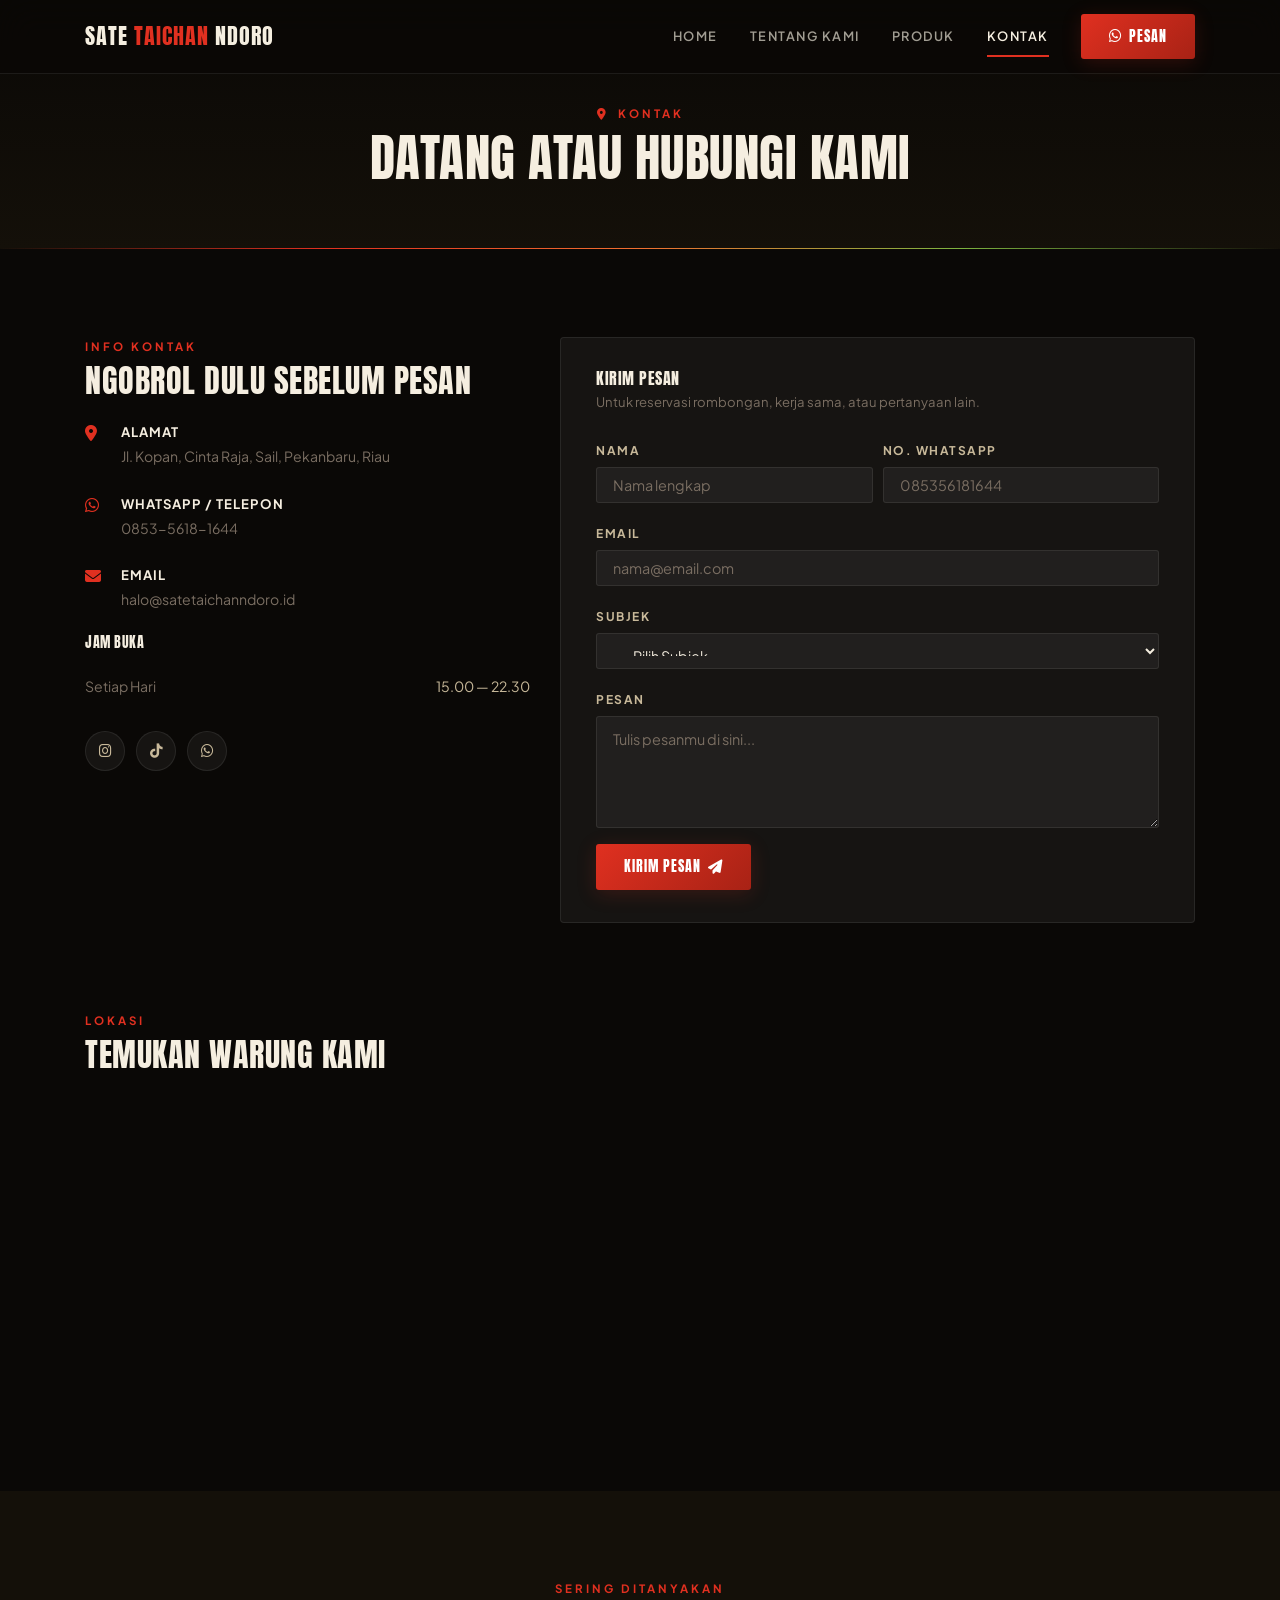
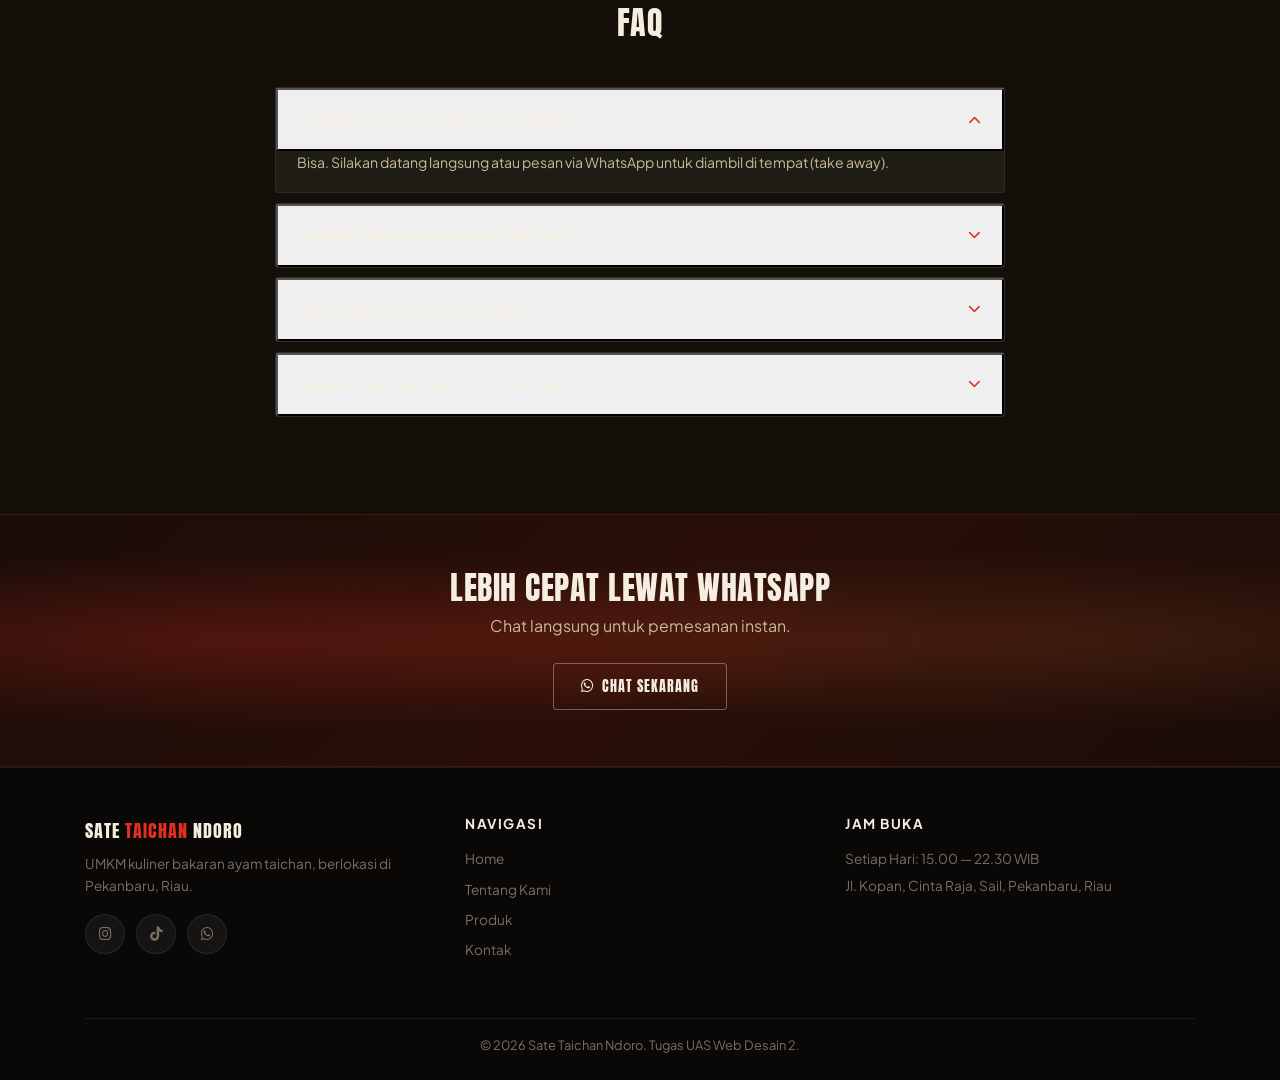
==== kontak.html @ d4721d05 "Create kontak.html" ====
<!DOCTYPE html>
<html lang="id">
<head>
<meta charset="UTF-8">
<meta name="viewport" content="width=device-width, initial-scale=1.0">
<title>Kontak — Sate Taichan Ndoro</title>
<link rel="stylesheet" href="https://cdn.jsdelivr.net/npm/bootstrap@4.6.2/dist/css/bootstrap.min.css">
<link rel="stylesheet" href="https://cdnjs.cloudflare.com/ajax/libs/font-awesome/6.5.1/css/all.min.css">
<link href="https://fonts.googleapis.com/css2?family=Anton&family=Plus+Jakarta+Sans:wght@300;400;500;600;700;800&display=swap" rel="stylesheet">
<link rel="stylesheet" href="style.css">
</head>
<body>

<nav class="navbar navbar-expand-lg navbar-ndoro fixed-top" id="mainNav">
  <div class="container">
    <a class="navbar-brand" href="index.html">SATE <span>TAICHAN</span> NDORO</a>
    <button class="navbar-toggler" type="button" data-toggle="collapse" data-target="#navMenu"><span class="navbar-toggler-icon"></span></button>
    <div class="collapse navbar-collapse" id="navMenu">
      <ul class="navbar-nav ml-auto align-items-lg-center">
        <li class="nav-item"><a class="nav-link" href="index.html">Home</a></li>
        <li class="nav-item"><a class="nav-link" href="tentang.html">Tentang Kami</a></li>
        <li class="nav-item"><a class="nav-link" href="produk.html">Produk</a></li>
        <li class="nav-item"><a class="nav-link active" href="kontak.html">Kontak</a></li>
        <li class="nav-item ml-lg-3"><a class="btn btn-bara btn-sm" href="https://wa.me/6285356181644" target="_blank"><i class="fab fa-whatsapp"></i> Pesan</a></li>
      </ul>
    </div>
  </div>
</nav>

<header class="page-header">
  <div class="container">
    <div class="eyebrow mb-2"><i class="fas fa-location-dot mr-1"></i> Kontak</div>
    <h1 class="font-display">Datang atau Hubungi Kami</h1>
  </div>
</header>

<section class="section">
  <div class="container">
    <div class="row">

      <!-- INFO KONTAK -->
      <div class="col-lg-5 mb-5 mb-lg-0 info-kontak">
        <div class="eyebrow mb-2">Info Kontak</div>
        <h2 class="font-display mb-4" style="color:var(--cream)">Ngobrol Dulu Sebelum Pesan</h2>

        <div class="d-flex mb-4">
          <i class="fas fa-location-dot text-ember mr-3"></i>
          <div><strong>Alamat</strong><p>Jl. Kopan, Cinta Raja, Sail, Pekanbaru, Riau</p></div>
        </div>
        <div class="d-flex mb-4">
          <i class="fab fa-whatsapp text-ember mr-3"></i>
          <div><strong>WhatsApp / Telepon</strong><p>0853-5618-1644</p></div>
        </div>
        <div class="d-flex mb-4">
          <i class="fas fa-envelope text-ember mr-3"></i>
          <div><strong>Email</strong><p>halo@satetaichanndoro.id</p></div>
        </div>

        <h5 class="font-display mb-3" style="color:var(--cream);font-size:.9rem;">Jam Buka</h5>
        <table class="table tabel-jam mb-4">
          <tbody>
            <tr><td>Setiap Hari</td><td class="text-right" style="color:var(--cream-dim);">15.00 — 22.30</td></tr>
          </tbody>
        </table>

        <div class="sosial">
          <a href="https://www.instagram.com/taichanndorosenayan?igsh=OXV0dW5rdGIwYjVm"><i class="fab fa-instagram"></i></a>
          <a href="#"><i class="fab fa-tiktok"></i></a>
          <a href="https://wa.me/6285356181644" target="_blank"><i class="fab fa-whatsapp"></i></a>
        </div>
      </div>

      <!-- FORM -->
      <div class="col-lg-7">
        <div class="kartu-visi" style="padding:2rem 2.2rem;">
          <h4 class="font-display mb-1" style="font-size:1rem;color:var(--cream);">Kirim Pesan</h4>
          <p style="color:var(--muted);font-size:.82rem;" class="mb-4">Untuk reservasi rombongan, kerja sama, atau pertanyaan lain.</p>

          <div id="formAlert" class="alert alert-success d-none" role="alert"></div>

          <form class="form-ndoro needs-validation" novalidate>
            <div class="form-row">
              <div class="form-group col-md-6">
                <label>Nama</label>
                <input type="text" class="form-control" placeholder="Nama lengkap" required>
                <div class="invalid-feedback">Nama wajib diisi.</div>
              </div>
              <div class="form-group col-md-6">
                <label>No. WhatsApp</label>
                <input type="tel" class="form-control" pattern="[0-9]{9,15}" placeholder="085356181644" required>
                <div class="invalid-feedback">Masukkan Nomor yang valid.</div>
              </div>
            </div>
            <div class="form-group">
              <label>Email</label>
              <input type="email" class="form-control" placeholder="nama@email.com" required>
              <div class="invalid-feedback">Masukkan email yang valid.</div>
            </div>
            <div class="form-group">
              <label>Subjek</label>
              <select class="form-control" required>
                <option value="">-- Pilih Subjek --</option>
                <option>Reservasi Rombongan</option>
                <option>Kerja Sama / Kemitraan</option>
                <option>Saran &amp; Masukan</option>
                <option>Lainnya</option>
              </select>
              <div class="invalid-feedback">Pilih subjek pesan.</div>
            </div>
            <div class="form-group">
              <label>Pesan</label>
              <textarea class="form-control" rows="4" placeholder="Tulis pesanmu di sini..." required minlength="10"></textarea>
              <div class="invalid-feedback">Pesan minimal 10 karakter.</div>
            </div>
            <button type="submit" class="btn btn-bara">Kirim Pesan <i class="fas fa-paper-plane"></i></button>
          </form>
        </div>
      </div>

    </div>
  </div>
</section>

<!-- PETA -->
<section class="pb-5">
  <div class="container">
    <div class="eyebrow mb-2">Lokasi</div>
    <h2 class="font-display mb-4" style="color:var(--cream)">Temukan Warung Kami</h2>
    <div class="peta-wrap">
      <iframe src="https://maps.google.com/maps?q=Pekanbaru&t=&z=14&ie=UTF8&iwloc=&output=embed" allowfullscreen="" loading="lazy"></iframe>
    </div>
  </div>
</section>

<!-- FAQ ACCORDION -->
<section class="section bg-coal">
  <div class="container">
    <div class="text-center mb-5">
      <div class="eyebrow mb-2">Sering Ditanyakan</div>
      <h2 class="font-display" style="color:var(--cream)">FAQ</h2>
    </div>
    <div class="row">
      <div class="col-lg-8 mx-auto">
        <div id="accordionFAQ">
          <div class="card card-faq">
            <div class="card-header" id="h1">
              <button class="btn-faq" type="button" data-toggle="collapse" data-target="#c1" aria-expanded="true">Apakah bisa pesan untuk dibawa pulang? <i class="fas fa-chevron-down"></i></button>
            </div>
            <div id="c1" class="collapse show" data-parent="#accordionFAQ">
              <div class="card-body">Bisa. Silakan datang langsung atau pesan via WhatsApp untuk diambil di tempat (take away).</div>
            </div>
          </div>
          <div class="card card-faq">
            <div class="card-header" id="h2">
              <button class="btn-faq collapsed" type="button" data-toggle="collapse" data-target="#c2" aria-expanded="false">Apakah melayani pesan antar (delivery)? <i class="fas fa-chevron-down"></i></button>
            </div>
            <div id="c2" class="collapse" data-parent="#accordionFAQ">
              <div class="card-body">Saat ini pesan antar dilayani via WhatsApp untuk area sekitar lokasi. Tanyakan ongkos kirim terlebih dahulu.</div>
            </div>
          </div>
          <div class="card card-faq">
            <div class="card-header" id="h3">
              <button class="btn-faq collapsed" type="button" data-toggle="collapse" data-target="#c3" aria-expanded="false">Bisa request level pedas sendiri? <i class="fas fa-chevron-down"></i></button>
            </div>
            <div id="c3" class="collapse" data-parent="#accordionFAQ">
              <div class="card-body">Tentu, sebutkan saja level pedas saat memesan: Normal, Sedang, Nampol, atau Mati Rasa.</div>
            </div>
          </div>
          <div class="card card-faq">
            <div class="card-header" id="h4">
              <button class="btn-faq collapsed" type="button" data-toggle="collapse" data-target="#c4" aria-expanded="false">Apakah bisa reservasi untuk rombongan? <i class="fas fa-chevron-down"></i></button>
            </div>
            <div id="c4" class="collapse" data-parent="#accordionFAQ">
              <div class="card-body">Bisa, isi form kontak di atas dengan subjek "Reservasi Rombongan" minimal 1 hari sebelumnya.</div>
            </div>
          </div>
        </div>
      </div>
    </div>
  </div>
</section>

<section class="cta-banner py-5">
  <div class="container text-center py-2">
    <h3 class="font-display mb-2" style="font-size:2rem;">Lebih Cepat Lewat WhatsApp</h3>
    <p class="mb-4" style="color:var(--cream-dim);">Chat langsung untuk pemesanan instan.</p>
    <a href="https://wa.me/6285356181644" target="_blank" class="btn btn-outline-cream"><i class="fab fa-whatsapp"></i> Chat Sekarang</a>
  </div>
</section>

<footer class="footer-ndoro pt-5 pb-4">
  <div class="container">
    <div class="row">
      <div class="col-md-4 mb-4">
        <div class="footer-brand mb-2">SATE <span>TAICHAN</span> NDORO</div>
        <p class="mb-3">UMKM kuliner bakaran ayam taichan, berlokasi di Pekanbaru, Riau.</p>
        <div class="sosial">
          <a href="#"><i class="fab fa-instagram"></i></a>
          <a href="#"><i class="fab fa-tiktok"></i></a>
          <a href="https://wa.me/6285356181644" target="_blank"><i class="fab fa-whatsapp"></i></a>
        </div>
      </div>
      <div class="col-md-4 mb-4">
        <h5>Navigasi</h5>
        <ul class="list-unstyled">
          <li><a href="index.html">Home</a></li>
          <li><a href="tentang.html">Tentang Kami</a></li>
          <li><a href="produk.html">Produk</a></li>
          <li><a href="kontak.html">Kontak</a></li>
        </ul>
      </div>
      <div class="col-md-4 mb-4">
        <h5>Jam Buka</h5>
        <p class="mb-1">Setiap Hari: 15.00 — 22.30 WIB</p>
        <p>Jl. Kopan, Cinta Raja, Sail, Pekanbaru, Riau</p>
      </div>
    </div>
    <hr class="footer-hr">
    <p class="text-center mb-0" style="font-size:.8rem;">&copy; 2026 Sate Taichan Ndoro. Tugas UAS Web Desain 2.</p>
  </div>
</footer>

<button id="btnTop"><i class="fas fa-arrow-up"></i></button>
<script src="https://cdn.jsdelivr.net/npm/jquery@3.6.0/dist/jquery.min.js"></script>
<script src="https://cdn.jsdelivr.net/npm/bootstrap@4.6.2/dist/js/bootstrap.bundle.min.js"></script>
<script src="main.js"></script>
<script>window.addEventListener('scroll',function(){document.getElementById('mainNav').classList.toggle('scrolled',window.scrollY>50);});</script>
</body>
          </html>
---- style.css ----
/* ============================================================
   SATE TAICHAN NDORO — Modern Dark Premium CSS
   Palette:
     --void    : #0A0806  (hitam arang, bg utama)
     --coal    : #141009  (layer kedua)
     --ember   : #E03020  (merah bara, aksen utama)
     --glow    : #F07030  (jingga api, aksen hangat)
     --lime    : #7DB33F  (hijau limau, aksen segar)
     --smoke   : rgba(255,255,255,0.06)  (glass surface)
     --cream   : #F5EEE0  (krem, teks terang)
     --muted   : #9E9080  (teks redup)
   ============================================================ */

@import url('https://fonts.googleapis.com/css2?family=Anton&family=Plus+Jakarta+Sans:wght@300;400;500;600;700;800&display=swap');

:root {
  --void: #0A0806;
  --coal: #141009;
  --surface: #1E1710;
  --ember: #E03020;
  --ember-dark: #A82215;
  --glow: #F07030;
  --lime: #7DB33F;
  --cream: #F5EEE0;
  --cream-dim: #C8B99A;
  --muted: #7A6E62;
  --glass: rgba(255,255,255,0.05);
  --glass-border: rgba(255,255,255,0.08);
  --ember-glow: rgba(224,48,32,0.35);
  --ember-glow-sm: rgba(224,48,32,0.18);
}

*, *::before, *::after { box-sizing: border-box; }

html { scroll-behavior: smooth; }

body {
  font-family: 'Plus Jakarta Sans', sans-serif;
  background: var(--void);
  color: var(--cream);
  overflow-x: hidden;
  line-height: 1.65;
}

h1,h2,h3,h4,.font-display {
  font-family: 'Anton', sans-serif;
  text-transform: uppercase;
  letter-spacing: .5px;
  line-height: 1.05;
}

a { transition: all .2s ease; }
img { max-width: 100%; }

/* ── Utilities ── */
.text-ember { color: var(--ember) !important; }
.text-glow  { color: var(--glow) !important; }
.text-lime  { color: var(--lime) !important; }
.text-muted-custom { color: var(--muted) !important; }
.bg-void    { background: var(--void); }
.bg-coal    { background: var(--coal); }
.bg-surface { background: var(--surface); }

.eyebrow {
  font-family: 'Plus Jakarta Sans', sans-serif;
  font-size: .72rem;
  font-weight: 700;
  letter-spacing: 3px;
  text-transform: uppercase;
  color: var(--ember);
}

.skewer-divider {
  display: flex;
  align-items: center;
  justify-content: center;
  gap: .75rem;
  margin-bottom: 1.25rem;
}
.skewer-divider .line {
  width: 40px;
  height: 1.5px;
  background: linear-gradient(90deg, transparent, var(--ember));
}
.skewer-divider .line:last-child {
  background: linear-gradient(90deg, var(--ember), transparent);
}
.skewer-divider i { color: var(--ember); font-size: .85rem; }

/* ── Buttons ── */
.btn-bara {
  display: inline-flex;
  align-items: center;
  gap: .4rem;
  background: linear-gradient(135deg, var(--ember) 0%, var(--ember-dark) 100%);
  border: none;
  color: #fff;
  font-family: 'Anton', sans-serif;
  font-size: .9rem;
  letter-spacing: 1px;
  text-transform: uppercase;
  padding: .75rem 1.75rem;
  border-radius: 3px;
  box-shadow: 0 4px 20px var(--ember-glow-sm);
  transition: all .25s ease;
}
.btn-bara:hover {
  color: #fff;
  transform: translateY(-2px);
  box-shadow: 0 8px 28px var(--ember-glow);
}

.btn-outline-cream {
  display: inline-flex;
  align-items: center;
  gap: .4rem;
  background: transparent;
  border: 1.5px solid rgba(245,238,224,.35);
  color: var(--cream);
  font-family: 'Anton', sans-serif;
  font-size: .9rem;
  letter-spacing: 1px;
  text-transform: uppercase;
  padding: .72rem 1.7rem;
  border-radius: 3px;
  transition: all .25s ease;
}
.btn-outline-cream:hover {
  background: rgba(245,238,224,.08);
  border-color: rgba(245,238,224,.7);
  color: var(--cream);
  transform: translateY(-2px);
}

/* ── Navbar ── */
.navbar-ndoro {
  background: rgba(10,8,6,.82);
  backdrop-filter: blur(18px);
  -webkit-backdrop-filter: blur(18px);
  border-bottom: 1px solid var(--glass-border);
  padding: .85rem 0;
  transition: background .3s ease;
}
.navbar-ndoro.scrolled {
  background: rgba(10,8,6,.97);
}
.navbar-ndoro .navbar-brand {
  font-family: 'Anton', sans-serif;
  color: var(--cream);
  font-size: 1.35rem;
  letter-spacing: 1px;
}
.navbar-ndoro .navbar-brand span { color: var(--ember); }
.navbar-ndoro .navbar-toggler {
  border-color: var(--glass-border);
  padding: .3rem .6rem;
}
.navbar-ndoro .navbar-toggler-icon {
  background-image: url("data:image/svg+xml,%3csvg xmlns='http://www.w3.org/2000/svg' viewBox='0 0 30 30'%3e%3cpath stroke='rgba(245, 238, 224, 0.85)' stroke-linecap='round' stroke-miterlimit='10' stroke-width='2' d='M4 7h22M4 15h22M4 23h22'/%3e%3c/svg%3e");
}
.navbar-ndoro .nav-link {
  color: rgba(245,238,224,.65) !important;
  font-weight: 600;
  font-size: .8rem;
  letter-spacing: 1.5px;
  text-transform: uppercase;
  padding: .5rem 1rem !important;
  position: relative;
}
.navbar-ndoro .nav-link::after {
  content: "";
  position: absolute;
  bottom: -2px; left: 1rem; right: 1rem;
  height: 1.5px;
  background: var(--ember);
  transform: scaleX(0);
  transition: transform .2s ease;
}
.navbar-ndoro .nav-link:hover,
.navbar-ndoro .nav-link.active {
  color: var(--cream) !important;
}
.navbar-ndoro .nav-link:hover::after,
.navbar-ndoro .nav-link.active::after { transform: scaleX(1); }

/* ── Hero Carousel ── */
.hero-carousel .carousel-item {
  height: 88vh;
  min-height: 520px;
  background-size: cover;
  background-position: center;
  position: relative;
}
.hero-carousel .carousel-item::after {
  content: "";
  position: absolute;
  inset: 0;
  background:
    linear-gradient(180deg,
      rgba(10,8,6,.35) 0%,
      rgba(10,8,6,.6) 50%,
      rgba(10,8,6,.92) 100%),
    radial-gradient(ellipse at 20% 60%, rgba(224,48,32,.22) 0%, transparent 55%);
}
.hero-carousel .carousel-caption {
  position: absolute;
  inset: 0;
  display: flex;
  flex-direction: column;
  justify-content: flex-end;
  padding: 0 0 5rem 0;
  text-align: left;
  z-index: 2;
}
.hero-carousel .caption-inner { max-width: 640px; }
.hero-carousel .display-hero {
  font-family: 'Anton', sans-serif;
  font-size: clamp(2.6rem, 6vw, 4.8rem);
  color: var(--cream);
  text-transform: uppercase;
  letter-spacing: .5px;
  line-height: 1.02;
  margin-bottom: 1rem;
}
.hero-carousel .hero-sub {
  font-size: 1.05rem;
  color: var(--cream-dim);
  max-width: 480px;
  margin-bottom: 1.8rem;
  font-weight: 400;
}
.hero-carousel .carousel-indicators {
  margin-bottom: 1.5rem;
}
.hero-carousel .carousel-indicators li {
  width: 28px; height: 2px;
  background: rgba(245,238,224,.35);
  border: none;
  border-radius: 2px;
  transition: all .3s;
}
.hero-carousel .carousel-indicators li.active {
  background: var(--ember);
  width: 48px;
}
.hero-carousel .carousel-control-prev,
.hero-carousel .carousel-control-next {
  width: 48px; height: 48px;
  background: var(--glass);
  border: 1px solid var(--glass-border);
  border-radius: 50%;
  top: 50%; transform: translateY(-50%);
  opacity: 1;
  margin: 0 1.5rem;
}
.hero-carousel .carousel-control-prev:hover,
.hero-carousel .carousel-control-next:hover {
  background: rgba(224,48,32,.3);
  border-color: var(--ember);
}

/* ── Page Header (halaman dalam) ── */
.page-header {
  padding: 6.5rem 0 3.5rem;
  background:
    linear-gradient(180deg, var(--void) 0%, var(--coal) 100%);
  position: relative;
  text-align: center;
}
.page-header::after {
  content: "";
  position: absolute;
  bottom: 0; left: 0; right: 0;
  height: 1px;
  background: linear-gradient(90deg, transparent, var(--ember), var(--glow), var(--lime), transparent);
}
.page-header h1 { font-size: clamp(2rem, 5vw, 3.2rem); color: var(--cream); }

/* ── Section ── */
.section { padding: 5.5rem 0; }
@media(max-width:767px){ .section { padding: 3.5rem 0; } }

/* ── Glass Card (kartu fitur) ── */
.kartu-fitur {
  background: var(--glass);
  border: 1px solid var(--glass-border);
  border-top: 2px solid var(--ember);
  padding: 2rem 1.6rem;
  height: 100%;
  border-radius: 4px;
  transition: all .3s ease;
  position: relative;
  overflow: hidden;
}
.kartu-fitur::before {
  content: "";
  position: absolute;
  top: 0; left: 0; right: 0;
  height: 2px;
  background: linear-gradient(90deg, var(--ember), var(--glow));
  border-radius: 4px 4px 0 0;
}
.kartu-fitur:hover {
  background: rgba(255,255,255,.08);
  border-color: rgba(224,48,32,.4);
  transform: translateY(-6px);
  box-shadow: 0 20px 50px rgba(0,0,0,.5), 0 0 0 1px rgba(224,48,32,.15);
}
.kartu-fitur i { font-size: 2rem; color: var(--ember); }
.kartu-fitur h4 { color: var(--cream); font-size: 1rem; margin-top: .5rem; }
.kartu-fitur p { color: var(--muted); font-size: .9rem; margin: 0; }

/* ── Kartu Menu (produk) ── */
.kartu-menu {
  background: var(--glass);
  border: 1px solid var(--glass-border);
  border-radius: 6px;
  overflow: hidden;
  height: 100%;
  cursor: pointer;
  transition: all .3s ease;
}
.kartu-menu:hover {
  transform: translateY(-6px);
  border-color: rgba(224,48,32,.4);
  box-shadow: 0 24px 60px rgba(0,0,0,.55), 0 0 0 1px rgba(224,48,32,.12);
}
.kartu-menu .foto {
  height: 200px;
  background-size: cover;
  background-position: center;
  position: relative;
  overflow: hidden;
}
.kartu-menu .foto::after {
  content: "";
  position: absolute;
  inset: 0;
  background: linear-gradient(180deg, transparent 50%, rgba(10,8,6,.8) 100%);
  transition: opacity .3s;
}
.kartu-menu:hover .foto::after { opacity: .6; }
.kartu-menu .badge-pedas {
  position: absolute;
  top: 10px; right: 10px;
  background: var(--ember);
  color: #fff;
  font-family: 'Anton', sans-serif;
  font-size: .65rem;
  letter-spacing: 1px;
  padding: .25rem .65rem;
  border-radius: 2px;
  z-index: 2;
  box-shadow: 0 2px 10px var(--ember-glow-sm);
}
.kartu-menu .isi { padding: 1.2rem; }
.kartu-menu .isi h5 { color: var(--cream); font-size: .9rem; margin-bottom: .35rem; }
.kartu-menu .isi p { color: var(--muted); font-size: .82rem; margin-bottom: .75rem; }
.kartu-menu .harga {
  font-family: 'Anton', sans-serif;
  color: var(--ember);
  font-size: 1.2rem;
}
.kartu-menu .detail-hint { color: var(--ember); font-size: .78rem; font-weight: 600; }

/* ── Stat Box ── */
.stat-box { text-align: center; }
.stat-box .angka {
  font-family: 'Anton', sans-serif;
  font-size: 2.8rem;
  line-height: 1;
  background: linear-gradient(135deg, var(--ember), var(--glow));
  -webkit-background-clip: text;
  -webkit-text-fill-color: transparent;
  background-clip: text;
}
.stat-box .label {
  font-size: .7rem;
  letter-spacing: 2px;
  text-transform: uppercase;
  color: var(--muted);
  margin-top: .3rem;
}

/* ── Garis pemisah stat ── */
.stat-divider {
  border-color: var(--glass-border) !important;
}

/* ── Spice strip ── */
.spice-strip {
  background: var(--coal);
  border-top: 1px solid var(--glass-border);
  border-bottom: 1px solid var(--glass-border);
}
.spice-strip span { color: var(--cream-dim); font-size: .85rem; font-weight: 500; }
.spice-strip .text-ember { color: var(--ember) !important; }

/* ── Modal ── */
.modal-ndoro .modal-content {
  background: var(--coal);
  border: 1px solid var(--glass-border);
  border-radius: 6px;
  color: var(--cream);
}
.modal-ndoro .modal-header {
  background: var(--surface);
  border-bottom: 1px solid var(--glass-border);
  padding: 1.2rem 1.5rem;
}
.modal-ndoro .modal-header .modal-title { color: var(--cream); font-size: 1rem; }
.modal-ndoro .modal-header .close { color: var(--cream-dim); opacity: 1; font-size: 1.4rem; }
.modal-ndoro .modal-header .close:hover { color: var(--ember); }
.modal-ndoro .foto-modal {
  height: 260px;
  background-size: cover;
  background-position: center;
}
.modal-ndoro .modal-body { padding: 1.5rem; }
.modal-ndoro .modal-body p { color: var(--cream-dim); font-size: .9rem; }
.modal-ndoro .modal-harga {
  font-family: 'Anton', sans-serif;
  color: var(--ember);
  font-size: 1.5rem;
}
.modal-ndoro .modal-footer {
  border-top: 1px solid var(--glass-border);
  padding: 1rem 1.5rem;
}

/* ── Accordion FAQ ── */
.card-faq {
  background: var(--glass);
  border: 1px solid var(--glass-border) !important;
  border-radius: 4px !important;
  margin-bottom: .6rem;
  overflow: hidden;
}
.card-faq .card-header {
  background: transparent;
  border: none;
  padding: 0;
}
.card-faq .btn-faq {
  width: 100%;
  text-align: left;
  color: var(--cream);
  font-weight: 600;
  font-size: .9rem;
  padding: 1.1rem 1.3rem;
  text-decoration: none;
  display: flex;
  justify-content: space-between;
  align-items: center;
  transition: color .2s;
}
.card-faq .btn-faq:hover { color: var(--ember); text-decoration: none; }
.card-faq .btn-faq i { color: var(--ember); font-size: .8rem; transition: transform .2s; }
.card-faq .btn-faq[aria-expanded="true"] i { transform: rotate(180deg); }
.card-faq .card-body { color: var(--cream-dim); font-size: .88rem; padding: 0 1.3rem 1.1rem; }

/* ── Form Kontak ── */
.form-ndoro .form-control {
  background: var(--glass);
  border: 1px solid var(--glass-border);
  border-radius: 3px;
  color: var(--cream);
  padding: .75rem 1rem;
  font-size: .9rem;
  transition: all .2s;
}
.form-ndoro .form-control::placeholder { color: var(--muted); }
.form-ndoro .form-control:focus {
  background: rgba(255,255,255,.07);
  border-color: var(--ember);
  color: var(--cream);
  box-shadow: 0 0 0 3px var(--ember-glow-sm);
}
.form-ndoro label {
  color: var(--cream-dim);
  font-size: .75rem;
  font-weight: 700;
  letter-spacing: 1.5px;
  text-transform: uppercase;
  margin-bottom: .4rem;
}
.form-ndoro select option { background: var(--coal); color: var(--cream); }
.form-ndoro .invalid-feedback { display: none; color: #ff6b5e; font-size: .8rem; }
.form-ndoro .was-validated .form-control:invalid ~ .invalid-feedback,
.form-ndoro .form-control.is-invalid ~ .invalid-feedback { display: block; }
.form-ndoro .was-validated .form-control:invalid {
  border-color: #ff6b5e;
  box-shadow: 0 0 0 3px rgba(255,107,94,.15);
}

/* ── Info Kontak ── */
.info-kontak .d-flex i { min-width: 20px; margin-top: .25rem; }
.info-kontak strong { color: var(--cream); display: block; margin-bottom: .15rem; font-size: .82rem; font-weight: 700; text-transform: uppercase; letter-spacing: 1px; }
.info-kontak p { color: var(--muted); font-size: .88rem; margin: 0; }

/* ── Tabel jam buka ── */
.tabel-jam { border: none; }
.tabel-jam tr td {
  padding: .55rem 0;
  border: none;
  border-bottom: 1px solid var(--glass-border);
  color: var(--cream-dim);
  font-size: .88rem;
}
.tabel-jam tr:last-child td { border-bottom: none; }
.tabel-jam tr td:first-child { color: var(--muted); }

/* ── Peta ── */
.peta-wrap iframe {
  width: 100%;
  height: 340px;
  border: 0;
  border-radius: 4px;
  filter: invert(.9) hue-rotate(180deg) contrast(1.1) saturate(.8);
}

/* ── Testimoni ── */
.kartu-testi {
  background: var(--glass);
  border: 1px solid var(--glass-border);
  border-left: 3px solid var(--lime);
  border-radius: 4px;
  padding: 1.6rem;
  height: 100%;
  transition: transform .3s;
}
.kartu-testi:hover { transform: translateY(-4px); }
.kartu-testi p { color: var(--cream-dim); font-size: .9rem; font-style: italic; }
.kartu-testi .bintang i { color: var(--glow); font-size: .8rem; }
.kartu-testi small { color: var(--muted); font-size: .78rem; }

/* ── CTA Banner ── */
.cta-banner {
  position: relative;
  background: linear-gradient(135deg, #1a0c08 0%, #2a0f08 50%, #1a0c08 100%);
  border-top: 1px solid rgba(224,48,32,.2);
  border-bottom: 1px solid rgba(224,48,32,.2);
  overflow: hidden;
}
.cta-banner::before {
  content: "";
  position: absolute;
  inset: 0;
  background:
    radial-gradient(ellipse at 20% 50%, rgba(224,48,32,.25) 0%, transparent 50%),
    radial-gradient(ellipse at 80% 50%, rgba(240,112,48,.15) 0%, transparent 50%);
}
.cta-banner .container { position: relative; z-index: 1; }
.cta-banner h3 { color: var(--cream); }
.cta-banner p { color: var(--cream-dim); }

/* ── Visi Misi (Tentang) ── */
.kartu-visi {
  background: var(--glass);
  border: 1px solid var(--glass-border);
  border-radius: 4px;
  padding: 1.8rem;
  height: 100%;
}
.kartu-visi h5 { color: var(--cream); font-size: .9rem; margin-bottom: 1rem; }
.kartu-visi p, .kartu-visi li { color: var(--cream-dim); font-size: .9rem; }
.kartu-visi ul { padding-left: 1.2rem; }
.kartu-visi ul li { margin-bottom: .4rem; }

/* ── Sosial Media ── */
.sosial a {
  display: inline-flex;
  align-items: center;
  justify-content: center;
  width: 40px;
  height: 40px;
  background: var(--glass);
  border: 1px solid var(--glass-border);
  border-radius: 50%;
  margin-right: .5rem;
  color: var(--cream-dim);
  font-size: .9rem;
  transition: all .25s;
}
.sosial a:hover {
  background: var(--ember);
  border-color: var(--ember);
  color: #fff;
  transform: translateY(-2px);
  box-shadow: 0 6px 20px var(--ember-glow-sm);
  text-decoration: none;
}

/* ── Footer ── */
.footer-ndoro {
  background: var(--void);
  border-top: 1px solid var(--glass-border);
  color: var(--muted);
}
.footer-ndoro h5 {
  color: var(--cream);
  font-size: .85rem;
  font-weight: 700;
  text-transform: uppercase;
  letter-spacing: 1.5px;
  margin-bottom: 1rem;
}
.footer-ndoro p, .footer-ndoro li { font-size: .85rem; }
.footer-ndoro a { color: var(--muted); }
.footer-ndoro a:hover { color: var(--ember); text-decoration: none; }
.footer-ndoro ul li { margin-bottom: .5rem; }
.footer-brand {
  font-family: 'Anton', sans-serif;
  color: var(--cream);
  font-size: 1.1rem;
  letter-spacing: 1px;
}
.footer-brand span { color: var(--ember); }
.footer-hr { border-color: var(--glass-border); }

/* ── Tombol scroll ke atas ── */
#btnTop {
  position: fixed;
  bottom: 24px; right: 24px;
  z-index: 999;
  display: none;
  width: 44px; height: 44px;
  background: var(--ember);
  color: #fff;
  border: none;
  border-radius: 50%;
  font-size: 1rem;
  cursor: pointer;
  box-shadow: 0 6px 24px var(--ember-glow);
  transition: all .2s;
}
#btnTop:hover { transform: translateY(-3px); box-shadow: 0 10px 30px var(--ember-glow); }

/* ── Navbar scroll JS ── */
.navbar-ndoro.scrolled {
  background: rgba(10,8,6,.97);
  box-shadow: 0 2px 30px rgba(0,0,0,.5);
}

/* ── Responsif ── */
@media(max-width:991px){
  .navbar-ndoro .nav-link::after { display: none; }
  .navbar-collapse { background: rgba(10,8,6,.97); margin-top: .5rem; padding: .5rem 1rem 1rem; border: 1px solid var(--glass-border); border-radius: 4px; }
}
@media(max-width:767px){
  .hero-carousel .carousel-item { height: 78vh; }
  .hero-carousel .caption-inner { padding: 0 .5rem; }
  .hero-carousel .carousel-control-prev,
  .hero-carousel .carousel-control-next { display: none; }
  .section { padding: 3.5rem 0; }
  .page-header { padding: 5.5rem 0 2.5rem; }
}
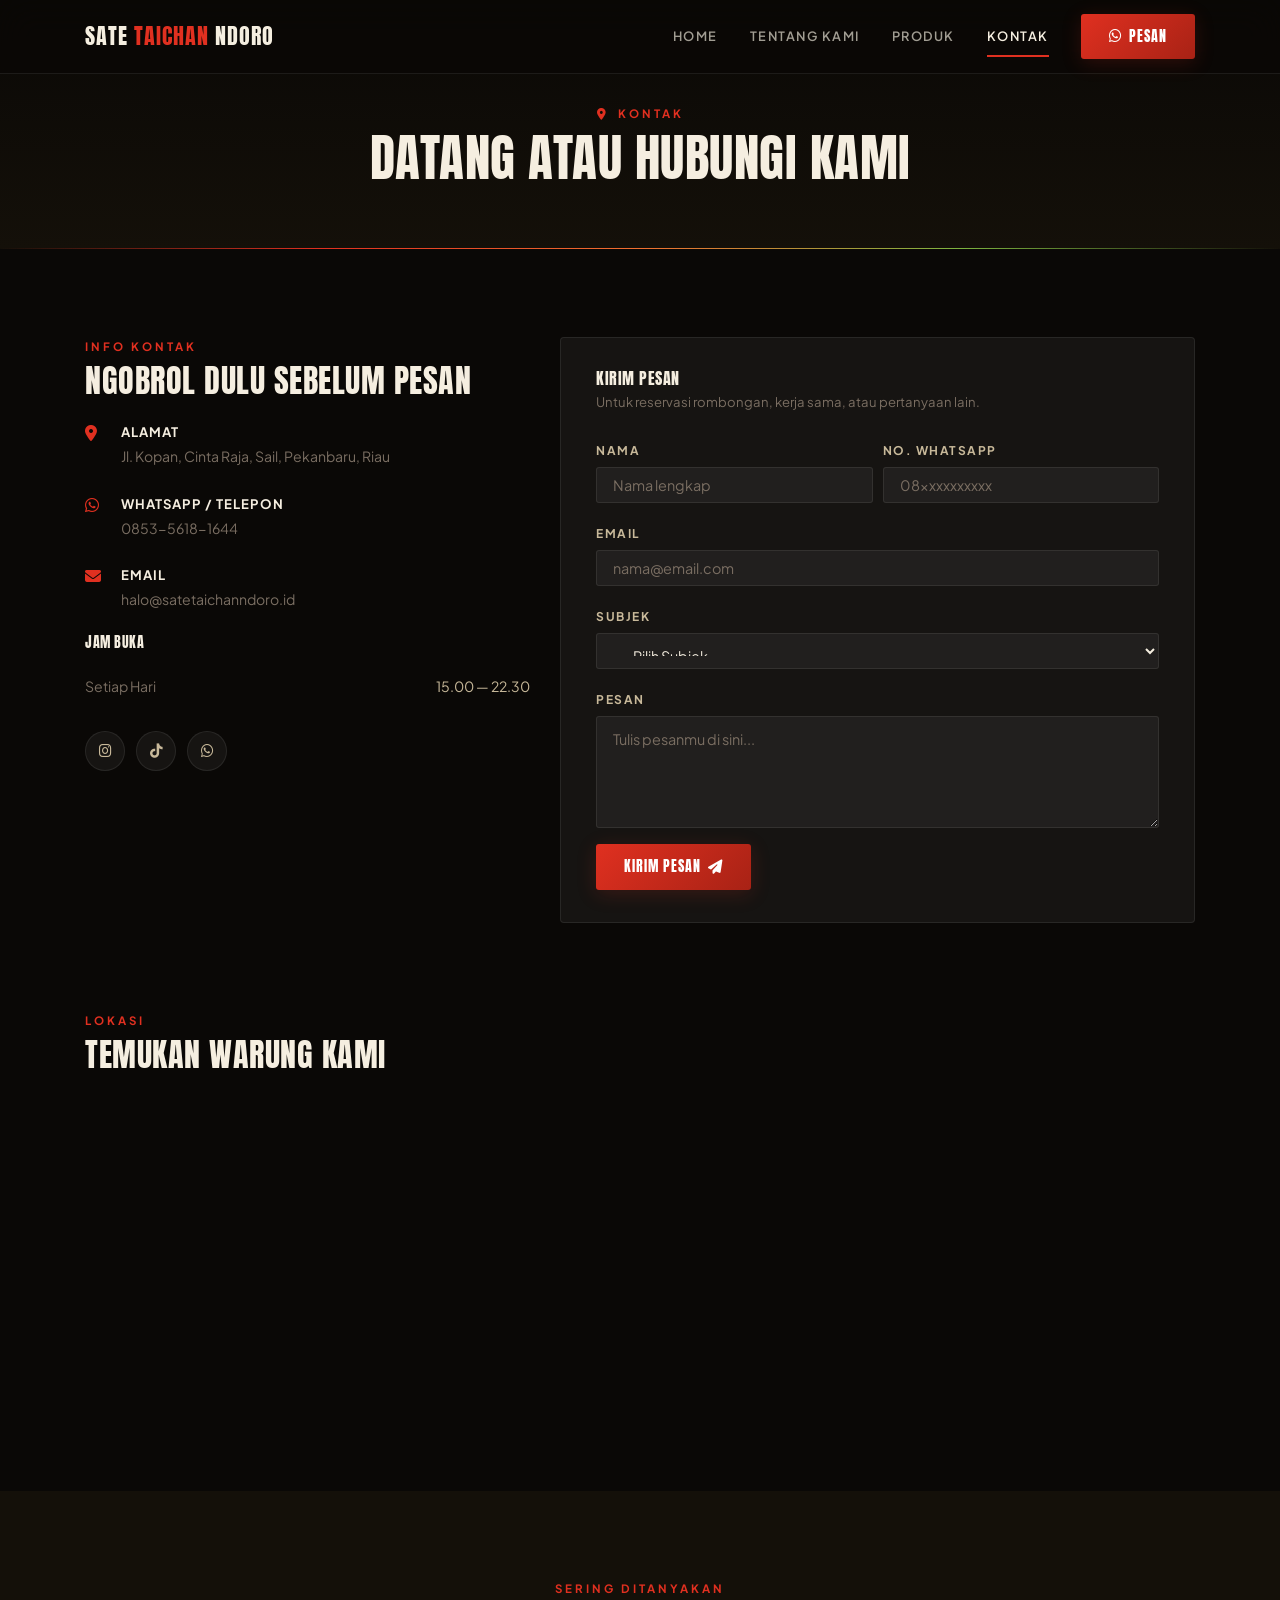
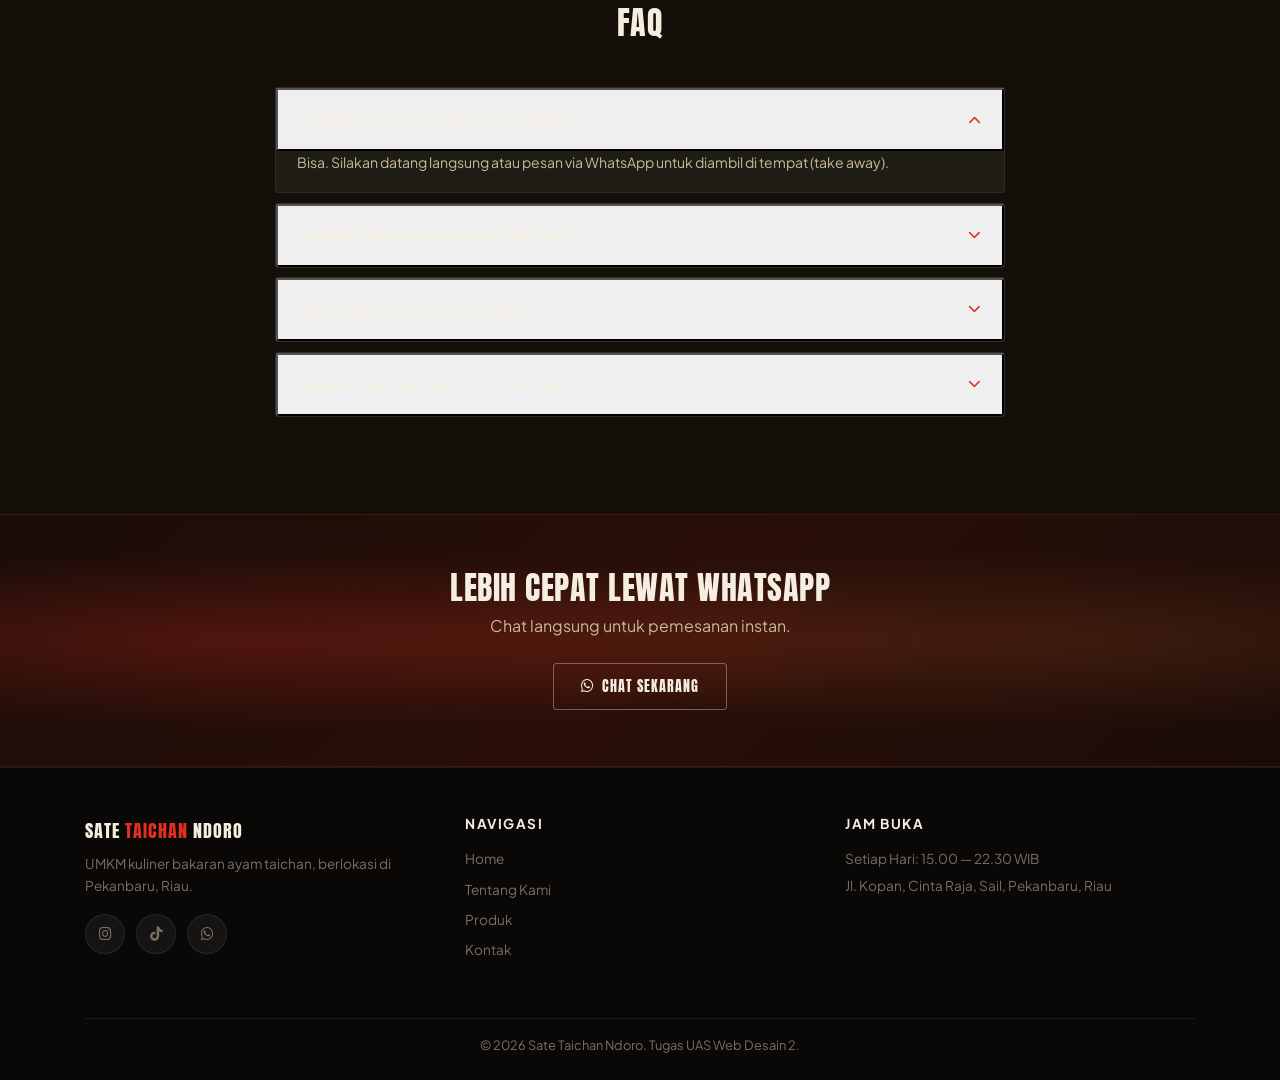
==== commit cfe30b00: "Update kontak.html" ====
--- a/kontak.html
+++ b/kontak.html
@@ -87,7 +87,7 @@
               </div>
               <div class="form-group col-md-6">
                 <label>No. WhatsApp</label>
-                <input type="tel" class="form-control" pattern="[0-9]{9,15}" placeholder="085356181644" required>
+                <input type="tel" class="form-control" pattern="[0-9]{9,15}" placeholder="08xxxxxxxxxx" required>
                 <div class="invalid-feedback">Masukkan Nomor yang valid.</div>
               </div>
             </div>
@@ -127,7 +127,7 @@
     <div class="eyebrow mb-2">Lokasi</div>
     <h2 class="font-display mb-4" style="color:var(--cream)">Temukan Warung Kami</h2>
     <div class="peta-wrap">
-      <iframe src="https://maps.google.com/maps?q=Pekanbaru&t=&z=14&ie=UTF8&iwloc=&output=embed" allowfullscreen="" loading="lazy"></iframe>
+      <iframe src="https://www.google.com/maps/embed?pb=!1m18!1m12!1m3!1d3989.6611085184786!2d101.45178397576386!3d0.5086336637005134!2m3!1f0!2f0!3f0!3m2!1i1024!2i768!4f13.1!3m3!1m2!1s0x31d5af60c9c2a3cd%3A0xf2dd821386316a8c!2sTAICHAN%20NDORO%20SENAYAN!5e0!3m2!1sid!2sid!4v1784093912926!5m2!1sid!2sid" width="600" height="450" style="border:0;" allowfullscreen="" loading="lazy" referrerpolicy="strict-origin-when-cross-origin"></iframe>
     </div>
   </div>
 </section>
@@ -195,7 +195,7 @@
         <div class="footer-brand mb-2">SATE <span>TAICHAN</span> NDORO</div>
         <p class="mb-3">UMKM kuliner bakaran ayam taichan, berlokasi di Pekanbaru, Riau.</p>
         <div class="sosial">
-          <a href="#"><i class="fab fa-instagram"></i></a>
+          <a href="https://www.instagram.com/taichanndorosenayan?igsh=OXV0dW5rdGIwYjVm"><i class="fab fa-instagram"></i></a>
           <a href="#"><i class="fab fa-tiktok"></i></a>
           <a href="https://wa.me/6285356181644" target="_blank"><i class="fab fa-whatsapp"></i></a>
         </div>
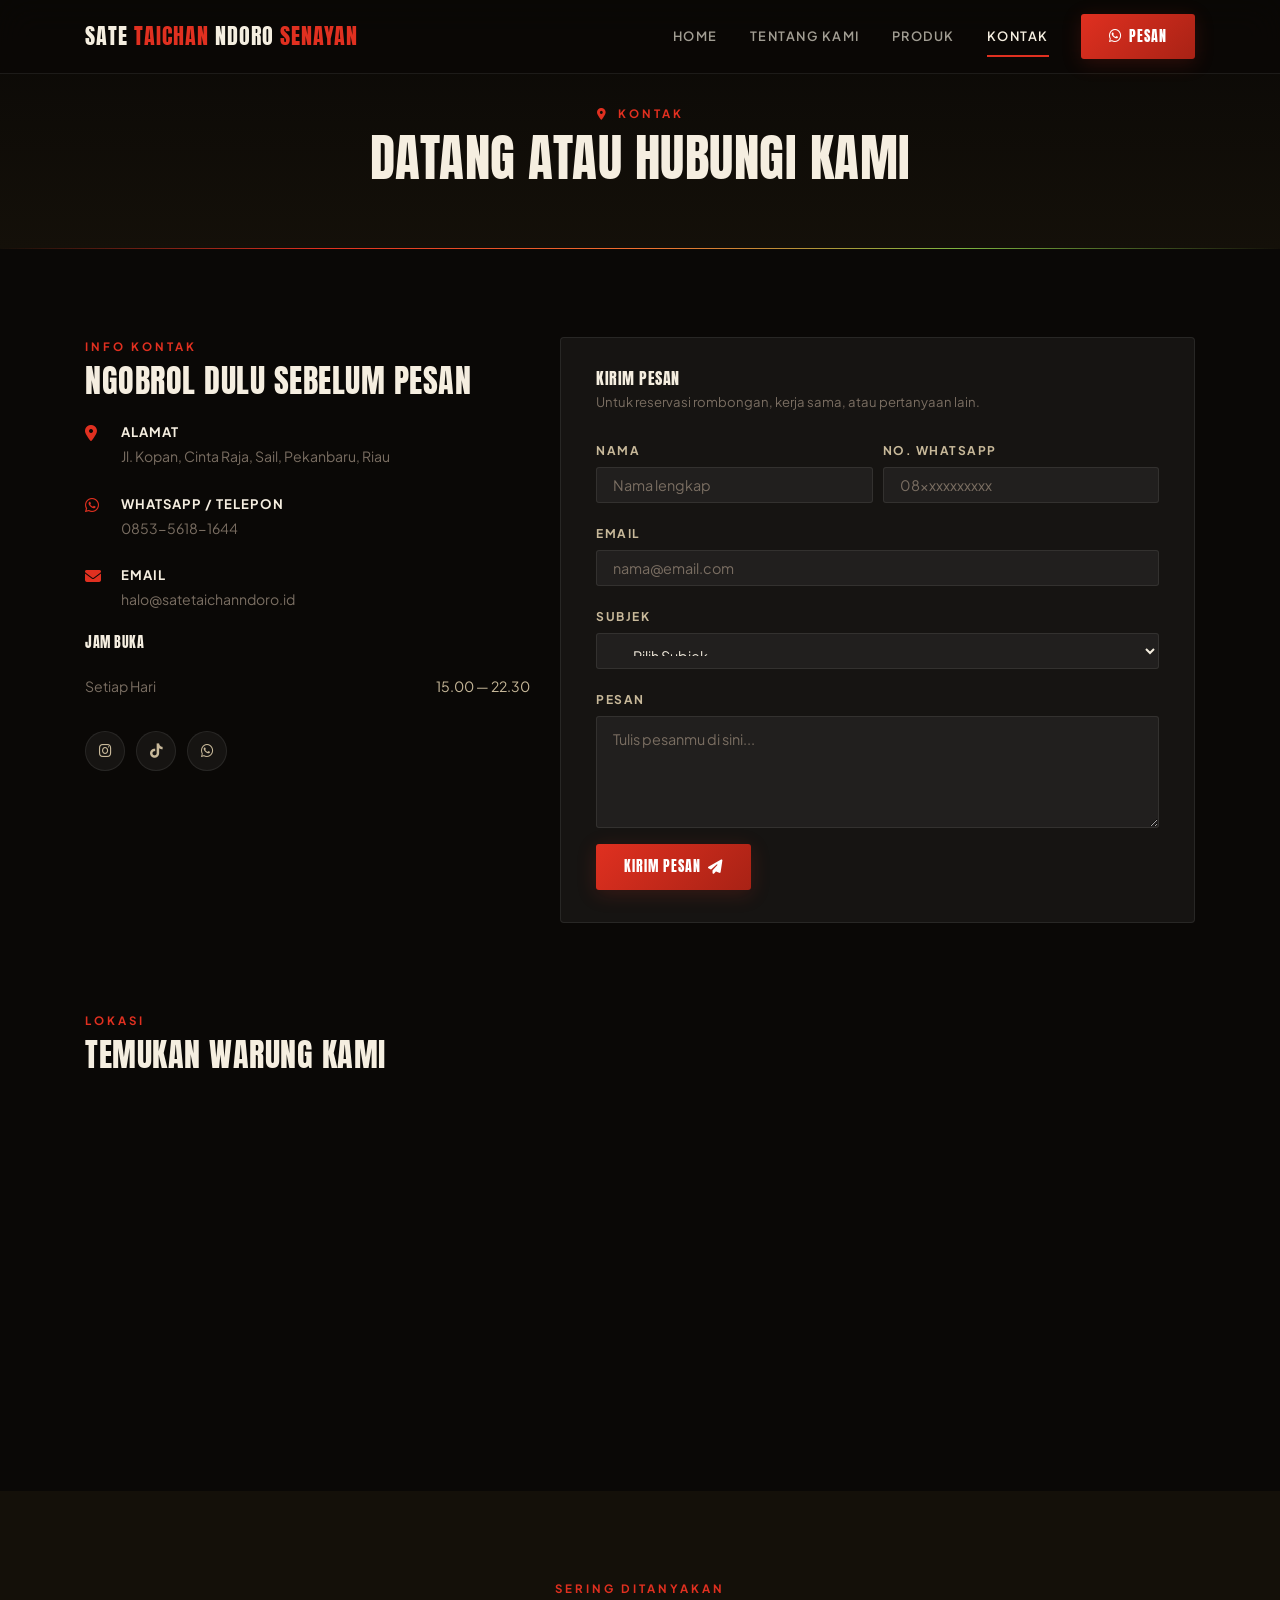
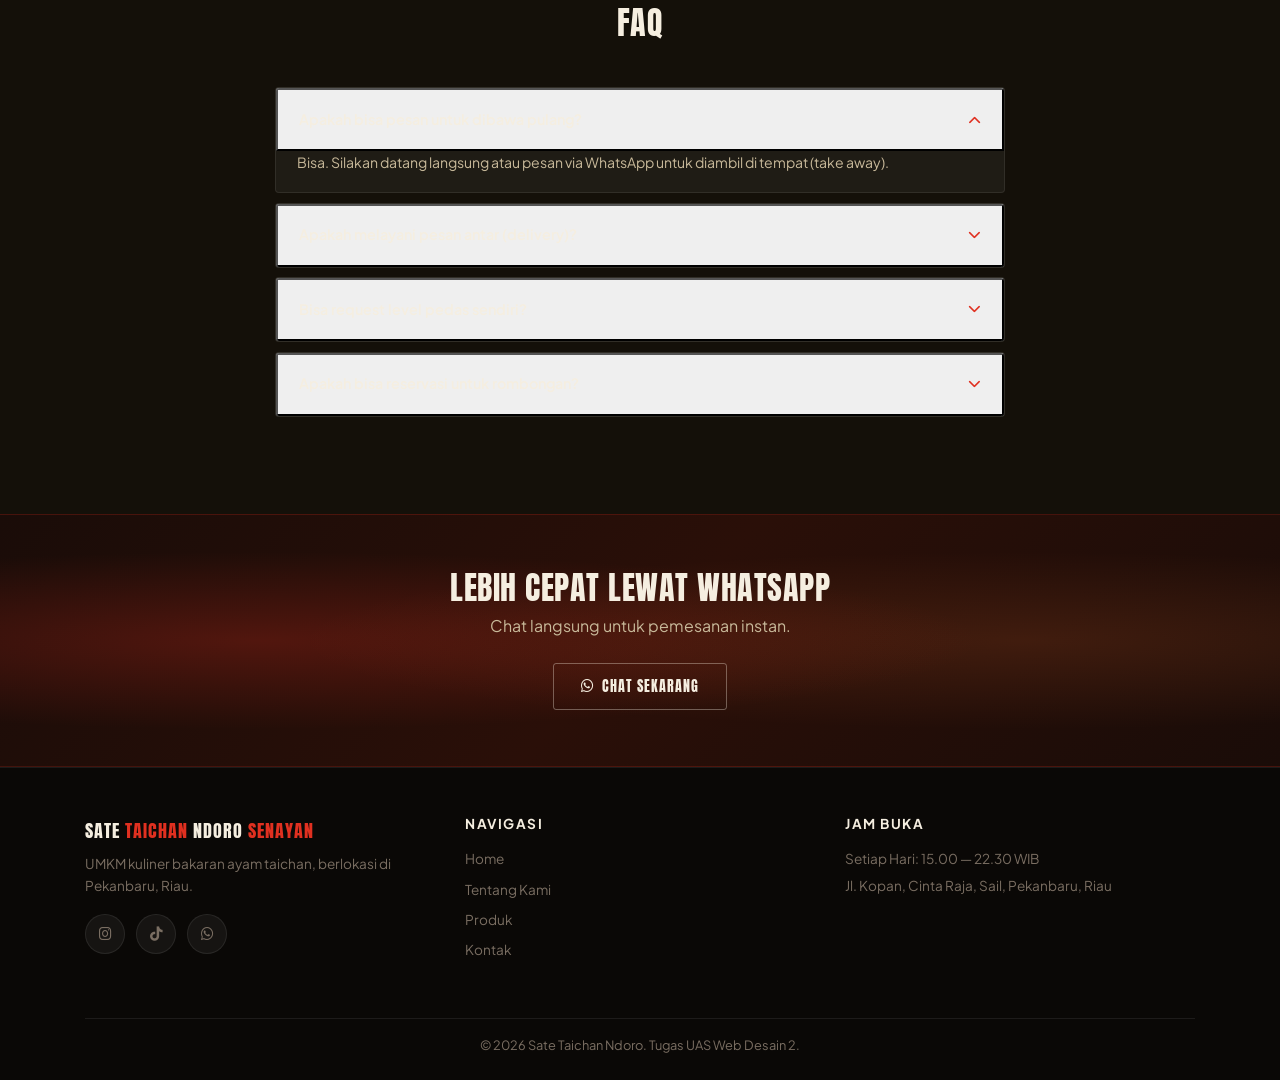
==== commit 792e26dc: "Update kontak.html" ====
--- a/kontak.html
+++ b/kontak.html
@@ -3,7 +3,7 @@
 <head>
 <meta charset="UTF-8">
 <meta name="viewport" content="width=device-width, initial-scale=1.0">
-<title>Kontak — Sate Taichan Ndoro</title>
+<title>Kontak — Sate Taichan Ndoro Senayan</title>
 <link rel="stylesheet" href="https://cdn.jsdelivr.net/npm/bootstrap@4.6.2/dist/css/bootstrap.min.css">
 <link rel="stylesheet" href="https://cdnjs.cloudflare.com/ajax/libs/font-awesome/6.5.1/css/all.min.css">
 <link href="https://fonts.googleapis.com/css2?family=Anton&family=Plus+Jakarta+Sans:wght@300;400;500;600;700;800&display=swap" rel="stylesheet">
@@ -13,7 +13,7 @@
 
 <nav class="navbar navbar-expand-lg navbar-ndoro fixed-top" id="mainNav">
   <div class="container">
-    <a class="navbar-brand" href="index.html">SATE <span>TAICHAN</span> NDORO</a>
+    <a class="navbar-brand" href="index.html">SATE <span>TAICHAN</span> NDORO <span>SENAYAN</span></a>
     <button class="navbar-toggler" type="button" data-toggle="collapse" data-target="#navMenu"><span class="navbar-toggler-icon"></span></button>
     <div class="collapse navbar-collapse" id="navMenu">
       <ul class="navbar-nav ml-auto align-items-lg-center">
@@ -192,7 +192,7 @@
   <div class="container">
     <div class="row">
       <div class="col-md-4 mb-4">
-        <div class="footer-brand mb-2">SATE <span>TAICHAN</span> NDORO</div>
+        <div class="footer-brand mb-2">SATE <span>TAICHAN</span> NDORO <span>SENAYAN</span></div>
         <p class="mb-3">UMKM kuliner bakaran ayam taichan, berlokasi di Pekanbaru, Riau.</p>
         <div class="sosial">
           <a href="https://www.instagram.com/taichanndorosenayan?igsh=OXV0dW5rdGIwYjVm"><i class="fab fa-instagram"></i></a>
